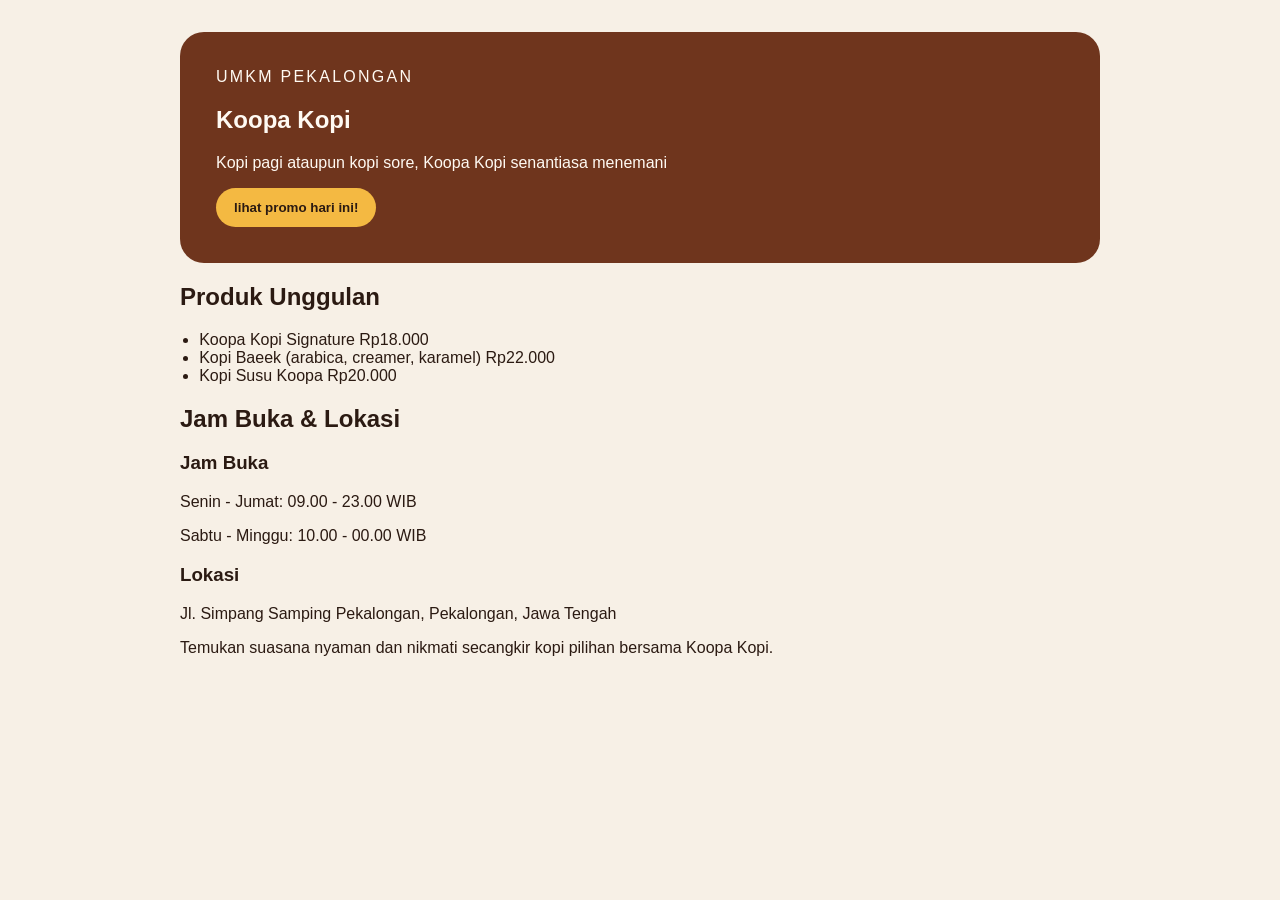
==== index.html @ ad95e3cb "Update Koopa Kopi" ====
<!doctype html>
<html lang="id">
    <head>
        <meta charset="UTF-8">
        <meta name="viewport" content="width=device-width, initial-scale=1">
        <title>Koopa Kopi - Website UMKM</title>
        <link rel="stylesheet" href="css/style.css">
     </head>
    
    <body>
        <main class="page">
            <section class="hero">
                <p class="eyebrow">umkm Pekalongan</p>
                <h1>Koopa Kopi</h1>
                <p>Kopi pagi ataupun kopi sore, Koopa Kopi senantiasa menemani</p>
                <button class="promo-button" type="button">lihat promo hari ini!</button>
                <p class="promo-text">Promo beli 2 gratis 1</p>

            </section>

            <section aria-labelledby="produk-title">
                <h2 id="produk-title">Produk Unggulan</h2>
                <ul class="products">
                    <li>Koopa Kopi Signature Rp18.000</li>
                    <li>Kopi Baeek (arabica, creamer, karamel) Rp22.000</li>
                    <li>Kopi Susu Koopa Rp20.000</li>

                </ul>
            </section>

            <section class="info-section" aria-labelledby="info-title">
                <h2 id="info-title">Jam Buka & Lokasi</h2>

                    <section class="info-container">
                    <section class="info-card">
                    <h3>Jam Buka</h3>
                    <p>Senin - Jumat: 09.00 - 23.00 WIB</p>
                    <p>Sabtu - Minggu: 10.00 - 00.00 WIB</p>
                </section>

                <section class="info-card">
                    <h3>Lokasi</h3>
                    <p>Jl. Simpang Samping Pekalongan, Pekalongan, Jawa Tengah</p>
                    <p>Temukan suasana nyaman dan nikmati secangkir kopi pilihan bersama Koopa Kopi.</p>
                </section>
                
                </section>
            </section>
        </main>
        <script src="js/scrpit.js"></script>
    </body>
</html>
---- css/style.css ----
body {
    margin: 0;
    color: #2b1a12;
    background: #f7f0e6;
    font-family: Arial, sans-serif;
}

.page {
    max-width: 920px;
    margin: 0 auto;
    padding: 32px 20px;
}

.hero {
    padding: 36px;
    color: #fffaf3;
    background: #6f351d;
    border-radius: 24px;
}

.eyebrow {
    margin: 0 0 8px;
    letter-spacing: 0.14em;
    text-transform: uppercase;
}

.products {
    padding-left: 1.2rem;
}

button {
    padding: 12px 18px;
    color: #2b1a12;
    font-weight: 700;
    cursor: pointer;
    background: #f4b942;
    border: 0;
    border-radius: 999px;
}

button:hover {
    background: #d99a24;
}

.promo-text {
    display: none;
    margin-top: 15px;
    padding: 15px 20px;
    background: #f4b942;
    color: #2b1a12;
    border-radius: 12px;
    font-weight: bold;
}
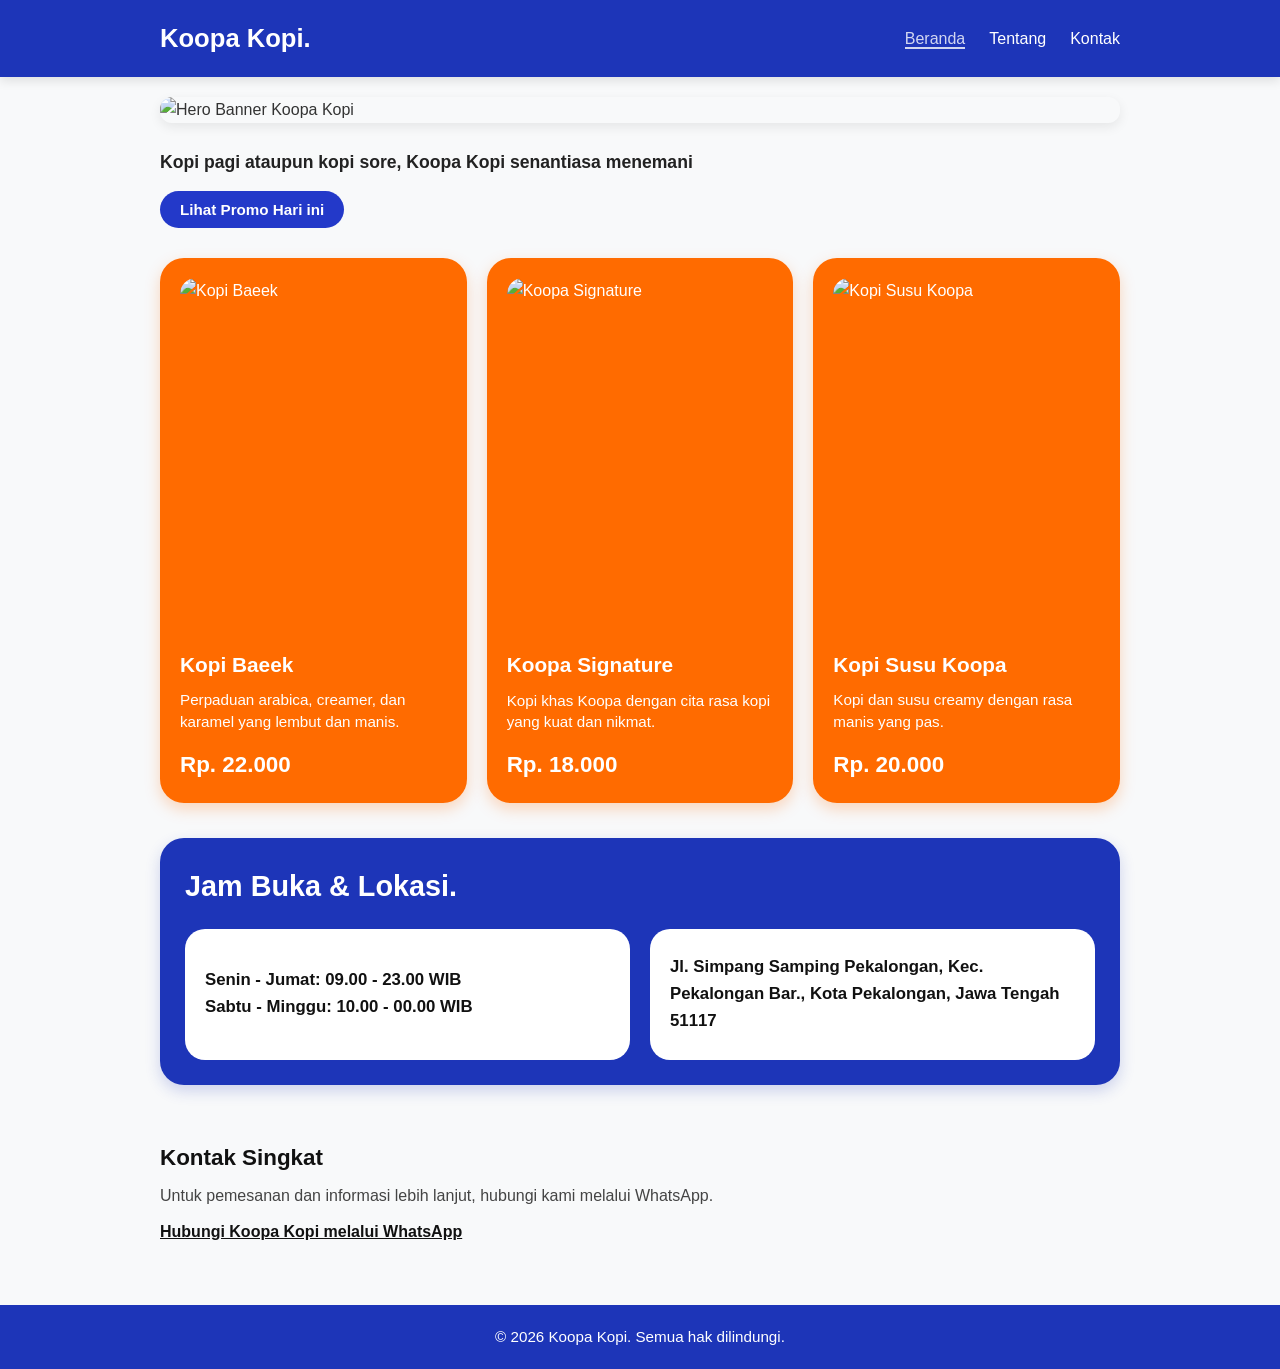
==== commit e4358a6f: "Update file html, css, dan js" ====
--- a/index.html
+++ b/index.html
@@ -1,52 +1,105 @@
-<!doctype html>
+<!DOCTYPE html>
 <html lang="id">
-    <head>
-        <meta charset="UTF-8">
-        <meta name="viewport" content="width=device-width, initial-scale=1">
-        <title>Koopa Kopi - Website UMKM</title>
-        <link rel="stylesheet" href="css/style.css">
-     </head>
-    
-    <body>
-        <main class="page">
-            <section class="hero">
-                <p class="eyebrow">umkm Pekalongan</p>
-                <h1>Koopa Kopi</h1>
-                <p>Kopi pagi ataupun kopi sore, Koopa Kopi senantiasa menemani</p>
-                <button class="promo-button" type="button">lihat promo hari ini!</button>
-                <p class="promo-text">Promo beli 2 gratis 1</p>
+<head>
+  <meta charset="UTF-8">
+  <meta name="viewport" content="width=device-width, initial-scale=1.0">
+  <title>Koopa Kopi - Beranda</title>
+  <link rel="stylesheet" href="css/style.css">
+</head>
+<body>
 
-            </section>
+  <!-- Header & Navigation -->
+  <header class="navbar">
+    <div class="container nav-container">
+      <a href="index.html" class="logo">Koopa Kopi.</a>
+      <nav>
+        <ul class="nav-links">
+          <li><a href="index.html" class="active">Beranda</a></li>
+          <li><a href="tentang.html">Tentang</a></li>
+          <li><a href="#kontak" class="nav-kontak">Kontak</a></li>
+        </ul>
+      </nav>
+    </div>
+  </header>
 
-            <section aria-labelledby="produk-title">
-                <h2 id="produk-title">Produk Unggulan</h2>
-                <ul class="products">
-                    <li>Koopa Kopi Signature Rp18.000</li>
-                    <li>Kopi Baeek (arabica, creamer, karamel) Rp22.000</li>
-                    <li>Kopi Susu Koopa Rp20.000</li>
+  <!-- Main Content -->
+  <main class="container">
+    <!-- Hero Banner -->
+    <section class="hero-section">
+      <img src="assets/images/homebanner.png" alt="Hero Banner Koopa Kopi" class="responsive-banner">
+    </section>
 
-                </ul>
-            </section>
+    <!-- Sub-headline & Promo -->
+    <section class="promo-section">
+      <p class="sub-headline">Kopi pagi ataupun kopi sore, Koopa Kopi senantiasa menemani</p>
+      <button id="btn-promo" class="btn-primary">Lihat Promo Hari ini</button>
+      <div id="promo-box" class="promo-box hidden">
+        <strong>BUY 2 GET 1 JIKA BELI LANGSUNG KE OUTLET KOOPA KOPI.</strong>
+      </div>
+    </section>
 
-            <section class="info-section" aria-labelledby="info-title">
-                <h2 id="info-title">Jam Buka & Lokasi</h2>
+    <!-- Menu Cards -->
+    <section class="menu-section">
+      <div class="card-grid">
+        <!-- Card 1 -->
+        <article class="card">
+          <img src="assets/images/baeek.png" alt="Kopi Baeek" class="card-img">
+          <div class="card-body">
+            <h3 class="card-title">Kopi Baeek</h3>
+            <p class="card-desc">Perpaduan arabica, creamer, dan karamel yang lembut dan manis.</p>
+            <p class="card-price">Rp. 22.000</p>
+          </div>
+        </article>
 
-                    <section class="info-container">
-                    <section class="info-card">
-                    <h3>Jam Buka</h3>
-                    <p>Senin - Jumat: 09.00 - 23.00 WIB</p>
-                    <p>Sabtu - Minggu: 10.00 - 00.00 WIB</p>
-                </section>
+        <!-- Card 2 -->
+        <article class="card">
+          <img src="assets/images/koopasignature.png" alt="Koopa Signature" class="card-img">
+          <div class="card-body">
+            <h3 class="card-title">Koopa Signature</h3>
+            <p class="card-desc">Kopi khas Koopa dengan cita rasa kopi yang kuat dan nikmat.</p>
+            <p class="card-price">Rp. 18.000</p>
+          </div>
+        </article>
 
-                <section class="info-card">
-                    <h3>Lokasi</h3>
-                    <p>Jl. Simpang Samping Pekalongan, Pekalongan, Jawa Tengah</p>
-                    <p>Temukan suasana nyaman dan nikmati secangkir kopi pilihan bersama Koopa Kopi.</p>
-                </section>
-                
-                </section>
-            </section>
-        </main>
-        <script src="js/scrpit.js"></script>
-    </body>
+        <!-- Card 3 -->
+        <article class="card">
+          <img src="assets/images/kopsukoopa.png" alt="Kopi Susu Koopa" class="card-img">
+          <div class="card-body">
+            <h3 class="card-title">Kopi Susu Koopa</h3>
+            <p class="card-desc">Kopi dan susu creamy dengan rasa manis yang pas.</p>
+            <p class="card-price">Rp. 20.000</p>
+          </div>
+        </article>
+      </div>
+    </section>
+
+    <!-- Jam Buka & Lokasi -->
+    <section class="info-section">
+      <h2 class="info-main-title">Jam Buka & Lokasi.</h2>
+      <div class="info-grid">
+        <div class="info-box">
+          <p><strong>Senin - Jumat: 09.00 - 23.00 WIB</strong></p>
+          <p><strong>Sabtu - Minggu: 10.00 - 00.00 WIB</strong></p>
+        </div>
+        <div class="info-box">
+          <p><strong>Jl. Simpang Samping Pekalongan, Kec. Pekalongan Bar., Kota Pekalongan, Jawa Tengah 51117</strong></p>
+        </div>
+      </div>
+    </section>
+
+    <!-- Kontak Singkat -->
+    <section id="kontak" class="contact-section">
+      <h2>Kontak Singkat</h2>
+      <p>Untuk pemesanan dan informasi lebih lanjut, hubungi kami melalui WhatsApp.</p>
+      <a href="https://wa.me/" target="_blank" rel="noopener noreferrer" class="btn-whatsapp">Hubungi Koopa Kopi melalui WhatsApp</a>
+    </section>
+  </main>
+
+  <!-- Footer -->
+  <footer class="footer">
+    <p>© 2026 Koopa Kopi. Semua hak dilindungi.</p>
+  </footer>
+
+  <script src="js/script.js"></script>
+</body>
 </html>
--- a/css/style.css
+++ b/css/style.css
@@ -1,53 +1,292 @@
+/* Reset & General Styles */
+* {
+  margin: 0;
+  padding: 0;
+  box-sizing: border-box;
+  font-family: 'Segoe UI', Tahoma, Geneva, Verdana, sans-serif;
+}
+
 body {
-    margin: 0;
-    color: #2b1a12;
-    background: #f7f0e6;
-    font-family: Arial, sans-serif;
-}
-
-.page {
-    max-width: 920px;
-    margin: 0 auto;
-    padding: 32px 20px;
-}
-
-.hero {
-    padding: 36px;
-    color: #fffaf3;
-    background: #6f351d;
-    border-radius: 24px;
-}
-
-.eyebrow {
-    margin: 0 0 8px;
-    letter-spacing: 0.14em;
-    text-transform: uppercase;
-}
-
-.products {
-    padding-left: 1.2rem;
-}
-
-button {
-    padding: 12px 18px;
-    color: #2b1a12;
-    font-weight: 700;
-    cursor: pointer;
-    background: #f4b942;
-    border: 0;
-    border-radius: 999px;
-}
-
-button:hover {
-    background: #d99a24;
-}
-
-.promo-text {
-    display: none;
-    margin-top: 15px;
-    padding: 15px 20px;
-    background: #f4b942;
-    color: #2b1a12;
-    border-radius: 12px;
-    font-weight: bold;
+  background-color: #f8f9fa;
+  color: #333333;
+  line-height: 1.6;
+}
+
+.container {
+  max-width: 1000px;
+  margin: 0 auto;
+  padding: 0 20px;
+}
+
+/* Navbar Style */
+.navbar {
+  background-color: #1d35b8;
+  color: #ffffff;
+  padding: 18px 0;
+  position: sticky;
+  top: 0;
+  z-index: 1000;
+  box-shadow: 0 4px 10px rgba(0, 0, 0, 0.1);
+}
+
+.nav-container {
+  display: flex;
+  justify-content: space-between;
+  align-items: center;
+}
+
+.logo {
+  font-size: 1.6rem;
+  font-weight: 800;
+  color: #ffffff;
+  text-decoration: none;
+}
+
+.nav-links {
+  list-style: none;
+  display: flex;
+  gap: 24px;
+}
+
+.nav-links a {
+  color: #ffffff;
+  text-decoration: none;
+  font-size: 1rem;
+  font-weight: 500;
+  transition: opacity 0.3s ease;
+}
+
+.nav-links a:hover,
+.nav-links a.active {
+  opacity: 0.8;
+  border-bottom: 2px solid #ffffff;
+}
+
+/* Responsive Banner Header */
+.hero-section {
+  margin-top: 20px;
+  margin-bottom: 25px;
+}
+
+.responsive-banner {
+  width: 100%;
+  height: auto;
+  display: block;
+  border-radius: 12px;
+  box-shadow: 0 4px 12px rgba(0, 0, 0, 0.08);
+}
+
+/* Sub-headline & Promo */
+.promo-section {
+  margin-bottom: 30px;
+}
+
+.sub-headline {
+  font-weight: 700;
+  font-size: 1.1rem;
+  color: #222222;
+  margin-bottom: 15px;
+}
+
+.btn-primary {
+  background-color: #2339c9;
+  color: #ffffff;
+  border: none;
+  padding: 10px 20px;
+  border-radius: 20px;
+  font-size: 0.95rem;
+  font-weight: 600;
+  cursor: pointer;
+  transition: background-color 0.3s ease;
+}
+
+.btn-primary:hover {
+  background-color: #1a2ba3;
+}
+
+.promo-box {
+  margin-top: 15px;
+  background-color: #e2e8f0;
+  border-radius: 20px;
+  padding: 10px 20px;
+  display: inline-block;
+  font-size: 0.85rem;
+  color: #111111;
+  box-shadow: 0 2px 6px rgba(0,0,0,0.05);
+}
+
+.hidden {
+  display: none;
+}
+
+/* Menu Section (Cards) */
+.menu-section {
+  margin-bottom: 35px;
+}
+
+.card-grid {
+  display: grid;
+  grid-template-columns: repeat(auto-fit, minmax(280px, 1fr));
+  gap: 20px;
+}
+
+.card {
+  background-color: #ff6b00;
+  color: #ffffff;
+  border-radius: 24px;
+  padding: 20px;
+  box-shadow: 0 6px 15px rgba(255, 107, 0, 0.25);
+  display: flex;
+  flex-direction: column;
+}
+
+.card-img {
+  width: 100%;
+  aspect-ratio: 3 / 4;
+  object-fit: cover;
+  border-radius: 16px;
+  margin-bottom: 15px;
+}
+
+.card-body {
+  display: flex;
+  flex-direction: column;
+  flex-grow: 1;
+}
+
+.card-title {
+  font-size: 1.3rem;
+  margin-bottom: 8px;
+}
+
+.card-desc {
+  font-size: 0.95rem;
+  line-height: 1.4;
+  margin-bottom: 15px;
+  flex-grow: 1;
+}
+
+.card-price {
+  font-size: 1.4rem;
+  font-weight: 800;
+}
+
+/* Jam Buka & Lokasi */
+.info-section {
+  background-color: #1d35b8;
+  border-radius: 24px;
+  padding: 25px;
+  color: #ffffff;
+  margin-bottom: 35px;
+  box-shadow: 0 6px 15px rgba(29, 53, 184, 0.2);
+}
+
+.info-main-title {
+  font-size: 1.8rem;
+  margin-bottom: 20px;
+}
+
+.info-grid {
+  display: grid;
+  grid-template-columns: repeat(auto-fit, minmax(280px, 1fr));
+  gap: 20px;
+}
+
+.info-box {
+  background-color: #ffffff;
+  color: #111111;
+  border-radius: 20px;
+  padding: 25px 20px;
+  display: flex;
+  flex-direction: column;
+  justify-content: center;
+  font-size: 1.05rem;
+  line-height: 1.6;
+}
+
+/* Halaman Tentang - Nilai Kami */
+.values-section {
+  margin-bottom: 40px;
+}
+
+.section-title {
+  font-size: 1.8rem;
+  margin-bottom: 20px;
+  color: #111111;
+}
+
+.values-list {
+  display: flex;
+  flex-direction: column;
+  gap: 15px;
+}
+
+.value-card {
+  background-color: #ff6b00;
+  color: #ffffff;
+  border-radius: 20px;
+  padding: 20px 25px;
+  box-shadow: 0 4px 12px rgba(255, 107, 0, 0.2);
+}
+
+.value-card h3 {
+  font-size: 1.4rem;
+  margin-bottom: 6px;
+}
+
+.value-card p {
+  font-size: 0.95rem;
+  line-height: 1.5;
+}
+
+/* Kontak Singkat */
+.contact-section {
+  padding: 20px 0;
+  margin-bottom: 40px;
+}
+
+.contact-section h2 {
+  font-size: 1.4rem;
+  margin-bottom: 8px;
+  color: #111111;
+}
+
+.contact-section p {
+  font-size: 1rem;
+  margin-bottom: 10px;
+  color: #444444;
+}
+
+.btn-whatsapp {
+  color: #111111;
+  font-weight: 700;
+  text-decoration: underline;
+  font-size: 1rem;
+  display: inline-block;
+}
+
+.btn-whatsapp:hover {
+  color: #1d35b8;
+}
+
+/* Footer Style */
+.footer {
+  background-color: #1d35b8;
+  color: #ffffff;
+  text-align: center;
+  padding: 20px 0;
+  margin-top: 40px;
+  font-size: 0.95rem;
+}
+
+/* Mobile Responsiveness */
+@media (max-width: 600px) {
+  .nav-container {
+    flex-direction: column;
+    gap: 10px;
+  }
+  
+  .info-main-title {
+    font-size: 1.5rem;
+  }
 }
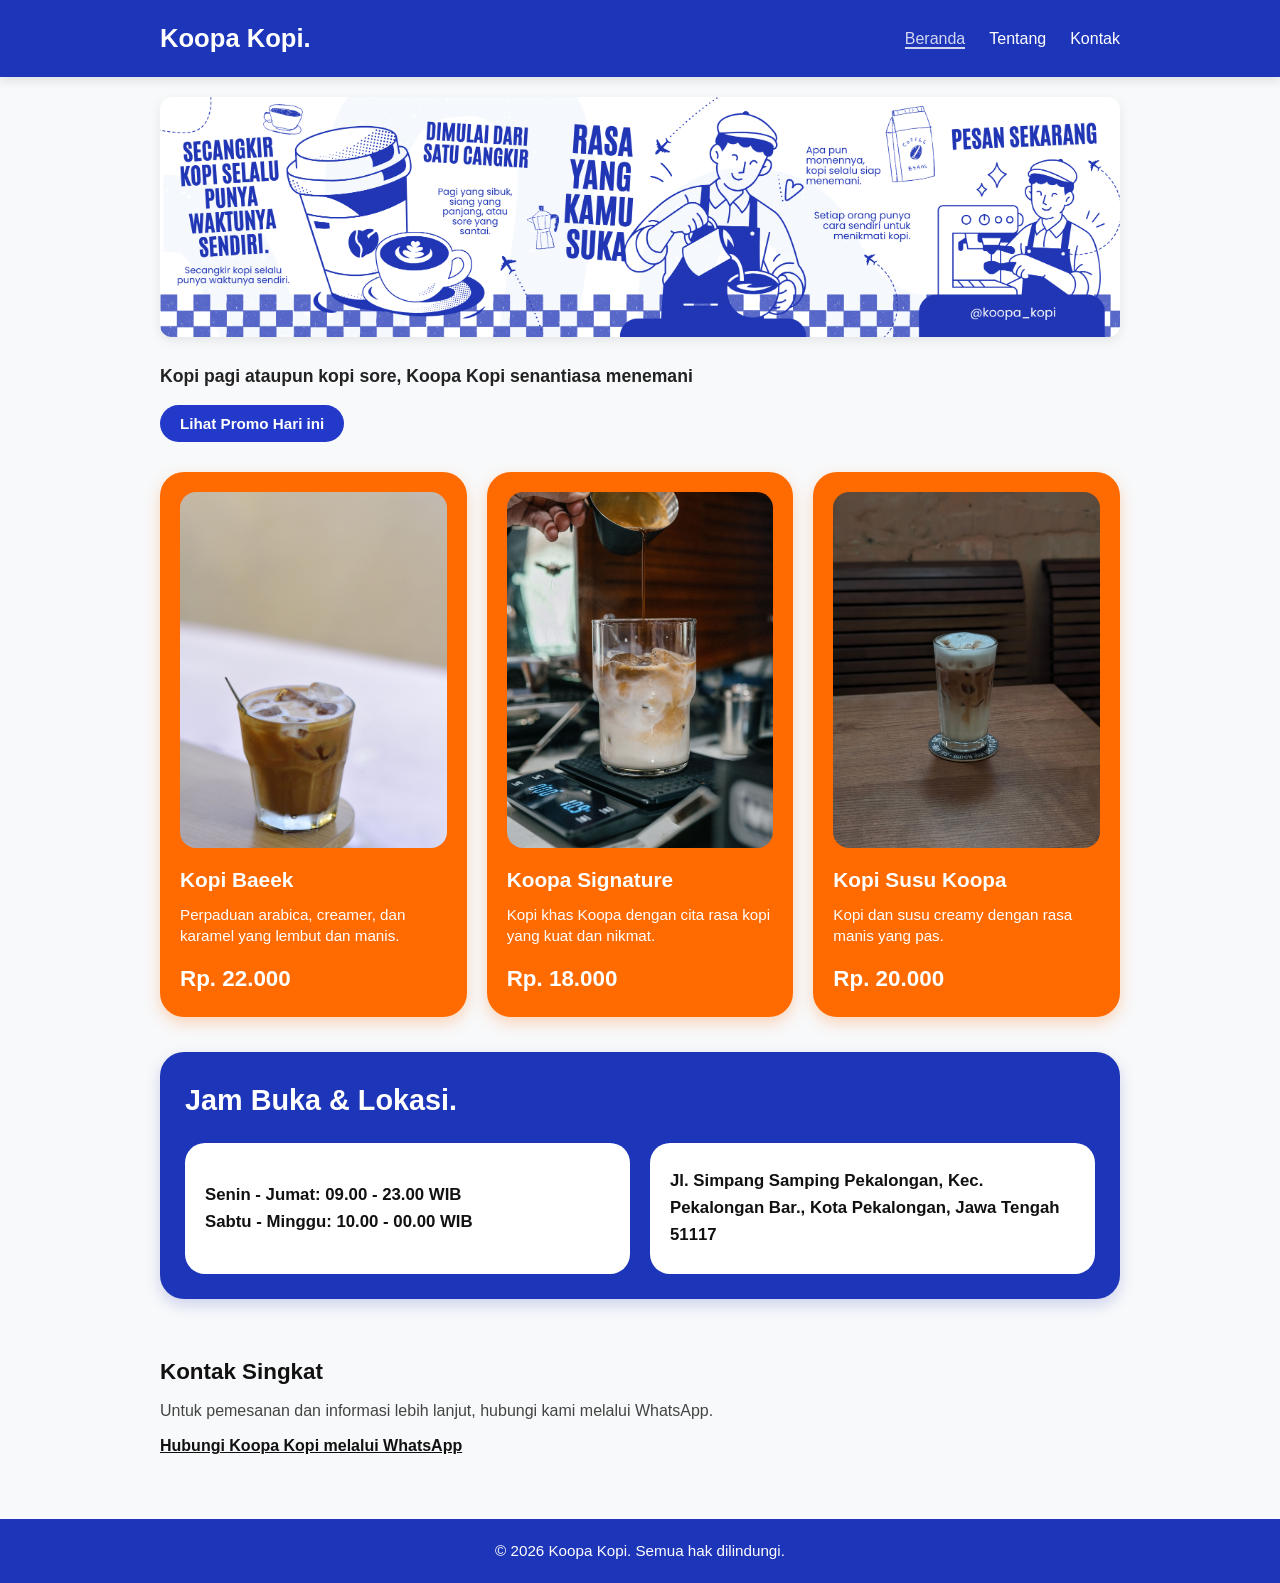
==== commit 361272d8: "fix: perbaiki path gambar assets ke Assets" ====
--- a/index.html
+++ b/index.html
@@ -26,7 +26,7 @@
   <main class="container">
     <!-- Hero Banner -->
     <section class="hero-section">
-      <img src="assets/images/homebanner.png" alt="Hero Banner Koopa Kopi" class="responsive-banner">
+      <img src="Assets/images/homebanner.png" alt="Hero Banner Koopa Kopi" class="responsive-banner">
     </section>
 
     <!-- Sub-headline & Promo -->
@@ -43,7 +43,7 @@
       <div class="card-grid">
         <!-- Card 1 -->
         <article class="card">
-          <img src="assets/images/baeek.png" alt="Kopi Baeek" class="card-img">
+          <img src="Assets/images/baeek.png" alt="Kopi Baeek" class="card-img">
           <div class="card-body">
             <h3 class="card-title">Kopi Baeek</h3>
             <p class="card-desc">Perpaduan arabica, creamer, dan karamel yang lembut dan manis.</p>
@@ -53,7 +53,7 @@
 
         <!-- Card 2 -->
         <article class="card">
-          <img src="assets/images/koopasignature.png" alt="Koopa Signature" class="card-img">
+          <img src="Assets/images/koopasignature.png" alt="Koopa Signature" class="card-img">
           <div class="card-body">
             <h3 class="card-title">Koopa Signature</h3>
             <p class="card-desc">Kopi khas Koopa dengan cita rasa kopi yang kuat dan nikmat.</p>
@@ -63,7 +63,7 @@
 
         <!-- Card 3 -->
         <article class="card">
-          <img src="assets/images/kopsukoopa.png" alt="Kopi Susu Koopa" class="card-img">
+          <img src="Assets/images/kopsukoopa.png" alt="Kopi Susu Koopa" class="card-img">
           <div class="card-body">
             <h3 class="card-title">Kopi Susu Koopa</h3>
             <p class="card-desc">Kopi dan susu creamy dengan rasa manis yang pas.</p>
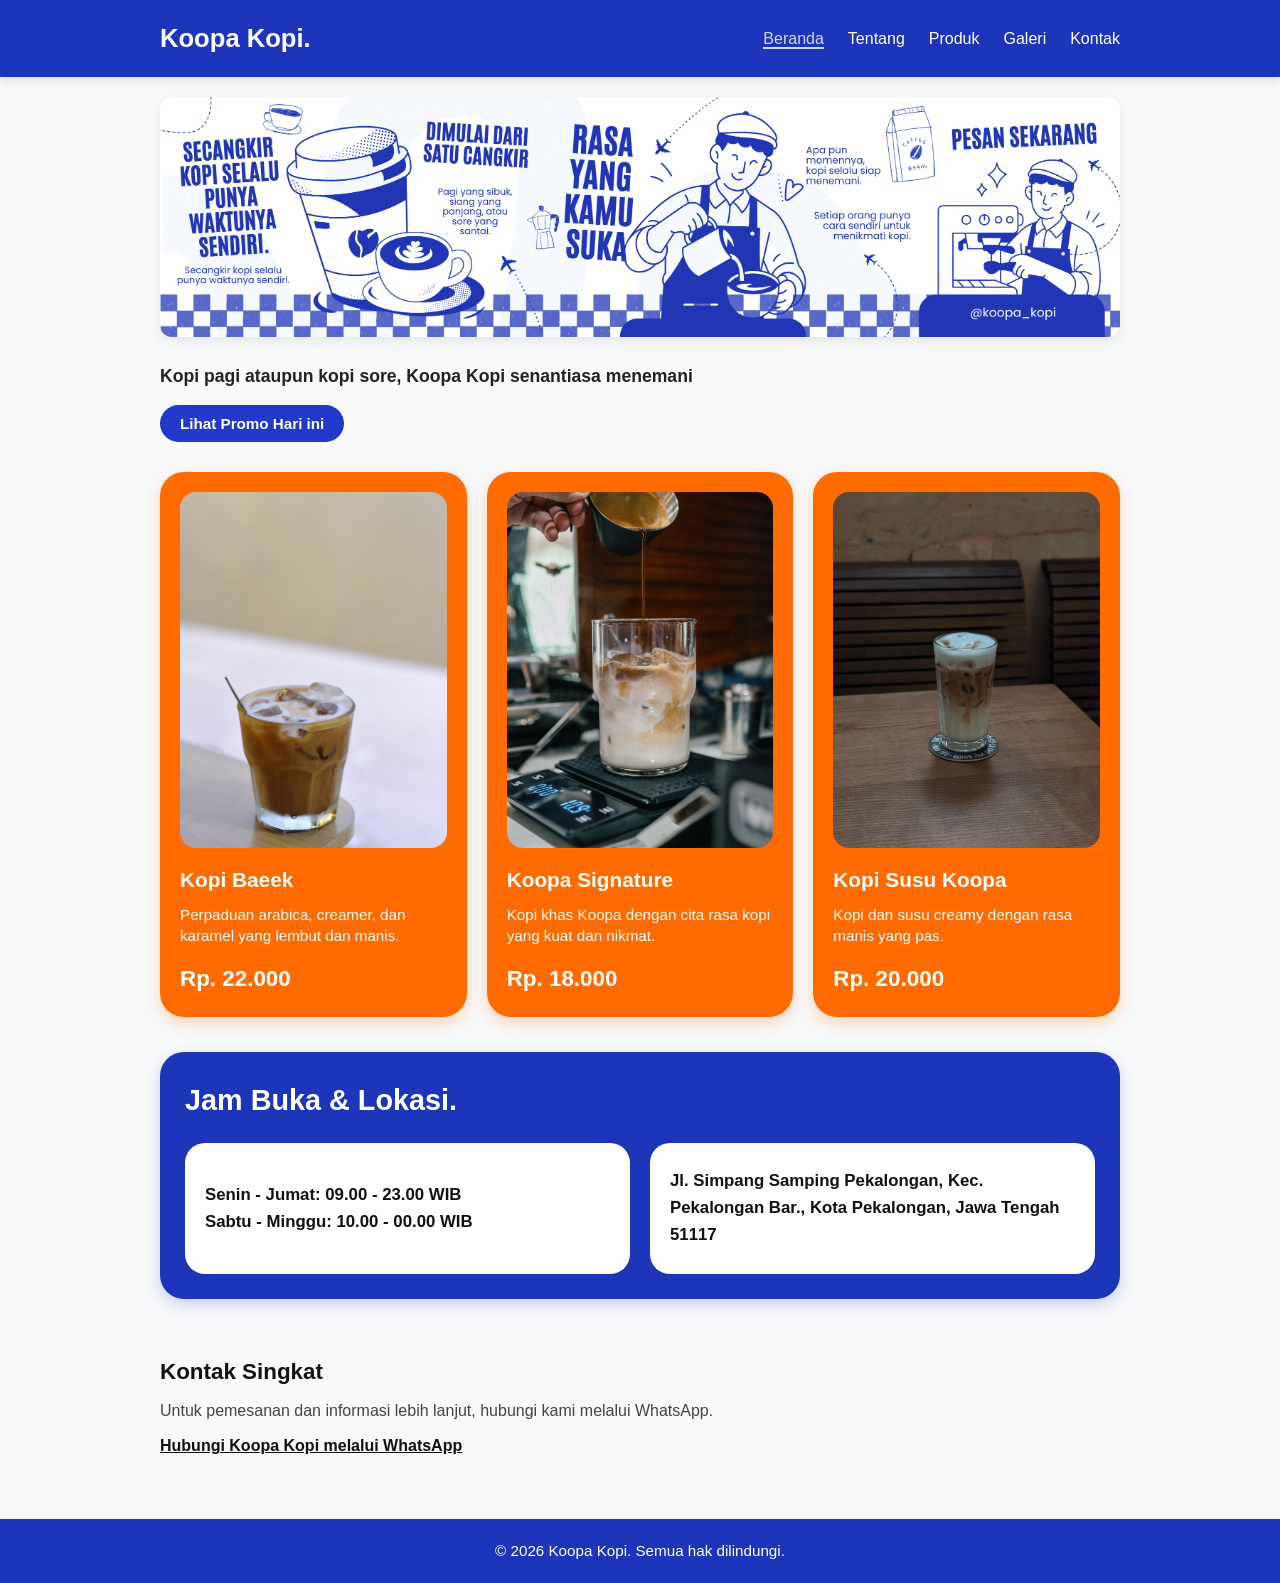
==== commit 56ca314f: "Menambahkan halaman produk, galeri,audio  dan pembaruan CSS" ====
--- a/index.html
+++ b/index.html
@@ -16,6 +16,8 @@
         <ul class="nav-links">
           <li><a href="index.html" class="active">Beranda</a></li>
           <li><a href="tentang.html">Tentang</a></li>
+          <li><a href="produk.html">Produk</a></li>
+        <li><a href="galeri.html">Galeri</a></li>
           <li><a href="#kontak" class="nav-kontak">Kontak</a></li>
         </ul>
       </nav>
--- a/css/style.css
+++ b/css/style.css
@@ -289,4 +289,342 @@
   .info-main-title {
     font-size: 1.5rem;
   }
+}
+
+/* Additional Styles for Produk Page */
+/* Hero Banner Produk */
+.product-hero {
+  background-color: #eaf0fc;
+  border-radius: 24px;
+  padding: 40px;
+  display: flex;
+  align-items: center;
+  justify-content: space-between;
+  gap: 30px;
+  margin-top: 20px;
+  margin-bottom: 40px;
+}
+
+.product-hero-text {
+  flex: 1;
+}
+
+.tag-orange {
+  color: #ff6b00;
+  font-weight: 700;
+  font-size: 1.1rem;
+  display: block;
+  margin-bottom: 8px;
+}
+
+.product-hero-text h1 {
+  color: #1d35b8;
+  font-size: 2.2rem;
+  line-height: 1.2;
+  margin-bottom: 12px;
+  font-weight: 800;
+}
+
+.product-hero-text p {
+  color: #666666;
+  font-size: 0.95rem;
+}
+
+.product-hero-img {
+  flex: 1;
+}
+
+/* Section Common Titles */
+.section-block {
+  margin-bottom: 45px;
+}
+
+.section-header h2 {
+  color: #1d35b8;
+  font-size: 1.6rem;
+  font-weight: 700;
+}
+
+.section-header p {
+  color: #666666;
+  font-size: 0.95rem;
+  margin-bottom: 20px;
+}
+
+/* Kategori Produk */
+.kategori-grid {
+  background-color: #ffffff;
+  border-radius: 20px;
+  padding: 30px;
+  display: flex;
+  gap: 30px;
+  box-shadow: 0 4px 15px rgba(0,0,0,0.03);
+}
+
+.kategori-list {
+  flex: 1;
+  display: flex;
+  flex-direction: column;
+  gap: 20px;
+  justify-content: center;
+}
+
+.kategori-item {
+  display: flex;
+  align-items: center;
+  gap: 15px;
+}
+
+.icon-circle {
+  width: 44px;
+  height: 44px;
+  background-color: #1d35b8;
+  color: #ffffff;
+  border-radius: 50%;
+  display: flex;
+  align-items: center;
+  justify-content: center;
+  flex-shrink: 0;
+}
+
+.kategori-item h3 {
+  font-size: 1rem;
+  color: #1d35b8;
+  font-weight: 700;
+}
+
+.kategori-item p {
+  font-size: 0.85rem;
+  color: #666666;
+}
+
+.kategori-illustration {
+  flex: 1;
+  background-color: #eaf0fc;
+  border-radius: 16px;
+  padding: 20px;
+  text-align: center;
+}
+
+.illustration-img {
+  max-width: 100%;
+  height: auto;
+  max-height: 180px;
+  margin-bottom: 15px;
+}
+
+.caption-box h4 {
+  font-size: 0.85rem;
+  color: #1d35b8;
+  margin-bottom: 4px;
+  text-align: left;
+}
+
+.caption-box p {
+  font-size: 0.75rem;
+  color: #666666;
+  text-align: left;
+  line-height: 1.3;
+}
+
+/* Tabel Harga Produk */
+.table-container {
+  background-color: #ffffff;
+  border-radius: 16px;
+  overflow: hidden;
+  box-shadow: 0 4px 15px rgba(0,0,0,0.03);
+  border: 1px solid #e0e0e0;
+}
+
+.table-title {
+  background-color: #1d35b8;
+  color: #ffffff;
+  padding: 10px 20px;
+  font-size: 0.85rem;
+  font-weight: 600;
+}
+
+.product-table {
+  width: 100%;
+  border-collapse: collapse;
+  text-align: left;
+}
+
+.product-table th, 
+.product-table td {
+  padding: 12px 20px;
+  font-size: 0.9rem;
+}
+
+.product-table th {
+  background-color: #1d35b8;
+  color: #ffffff;
+  font-weight: 600;
+  border-top: 1px solid rgba(255,255,255,0.2);
+}
+
+.product-table tbody tr {
+  border-bottom: 1px solid #eeeeee;
+}
+
+.product-table tbody tr:nth-child(even) {
+  background-color: #fcfcfc;
+}
+
+.product-table tbody tr:last-child {
+  border-bottom: none;
+}
+
+.badge-orange {
+  background-color: #ff6b00;
+  color: #ffffff;
+  font-size: 0.7rem;
+  padding: 2px 8px;
+  border-radius: 10px;
+  margin-left: 6px;
+  font-weight: 600;
+}
+
+/* Galeri Grid - 4 Kolom */
+.gallery-grid {
+  grid-template-columns: repeat(auto-fit, minmax(220px, 1fr));
+}
+
+.card-with-badge {
+  position: relative;
+}
+
+.card-badge {
+  position: absolute;
+  top: 12px;
+  right: 12px;
+  background-color: #ff6b00;
+  color: #ffffff;
+  font-size: 0.75rem;
+  font-weight: 700;
+  padding: 4px 10px;
+  border-radius: 12px;
+  box-shadow: 0 2px 5px rgba(0,0,0,0.2);
+}
+
+/* Responsive produk.html */
+@media (max-width: 768px) {
+  .product-hero,
+  .kategori-grid {
+    flex-direction: column;
+  }
+}
+
+/* Galeri HTML */
+
+/* Grid Layout Galeri Baris 1 (3 Kolom) */
+.gallery-grid-3 {
+  display: grid;
+  grid-template-columns: repeat(auto-fit, minmax(280px, 1fr));
+  gap: 20px;
+  margin-bottom: 25px;
+}
+
+/* Grid Layout Galeri Baris 2 (2 Kolom) */
+.gallery-grid-2 {
+  display: grid;
+  grid-template-columns: repeat(auto-fit, minmax(320px, 1fr));
+  gap: 20px;
+  margin-bottom: 40px;
+}
+
+/* Card Galeri Style */
+.gallery-card {
+  background-color: #ffffff;
+  border-radius: 20px;
+  overflow: hidden;
+  box-shadow: 0 4px 15px rgba(0, 0, 0, 0.05);
+  border: 1px solid #e2e8f0;
+  display: flex;
+  flex-direction: column;
+}
+
+.gallery-card-img {
+  width: 100%;
+  height: 360px;
+  object-fit: cover;
+}
+
+.gallery-card-body {
+  padding: 20px;
+  display: flex;
+  flex-direction: column;
+  gap: 8px;
+  flex-grow: 1;
+}
+
+.gallery-card-body h3 {
+  color: #1d35b8;
+  font-size: 1.15rem;
+  font-weight: 700;
+}
+
+.gallery-desc {
+  color: #555555;
+  font-size: 0.88rem;
+  line-height: 1.4;
+}
+
+.gallery-meta-tag {
+  background-color: #eaf0fc;
+  color: #1d35b8;
+  padding: 6px 12px;
+  border-radius: 8px;
+  font-size: 0.78rem;
+  display: flex;
+  align-items: center;
+  gap: 6px;
+  margin-top: 5px;
+}
+
+.gallery-alt-text {
+  color: #888888;
+  font-size: 0.72rem;
+}
+
+/* Audio Player Section */
+.audio-section {
+  margin-bottom: 40px;
+}
+
+.audio-container {
+  background-color: #eaf0fc;
+  border-radius: 20px;
+  padding: 25px 30px;
+  display: flex;
+  flex-direction: column;
+  gap: 20px;
+}
+
+.audio-info {
+  display: flex;
+  align-items: center;
+  gap: 15px;
+}
+
+.audio-icon {
+  font-size: 1.8rem;
+  color: #1d35b8;
+}
+
+.audio-info h3 {
+  color: #1d35b8;
+  font-size: 1.1rem;
+  font-weight: 700;
+}
+
+.audio-info p {
+  color: #666666;
+  font-size: 0.88rem;
+}
+
+.custom-audio-player {
+  width: 100%;
+  border-radius: 30px;
+  outline: none;
 }
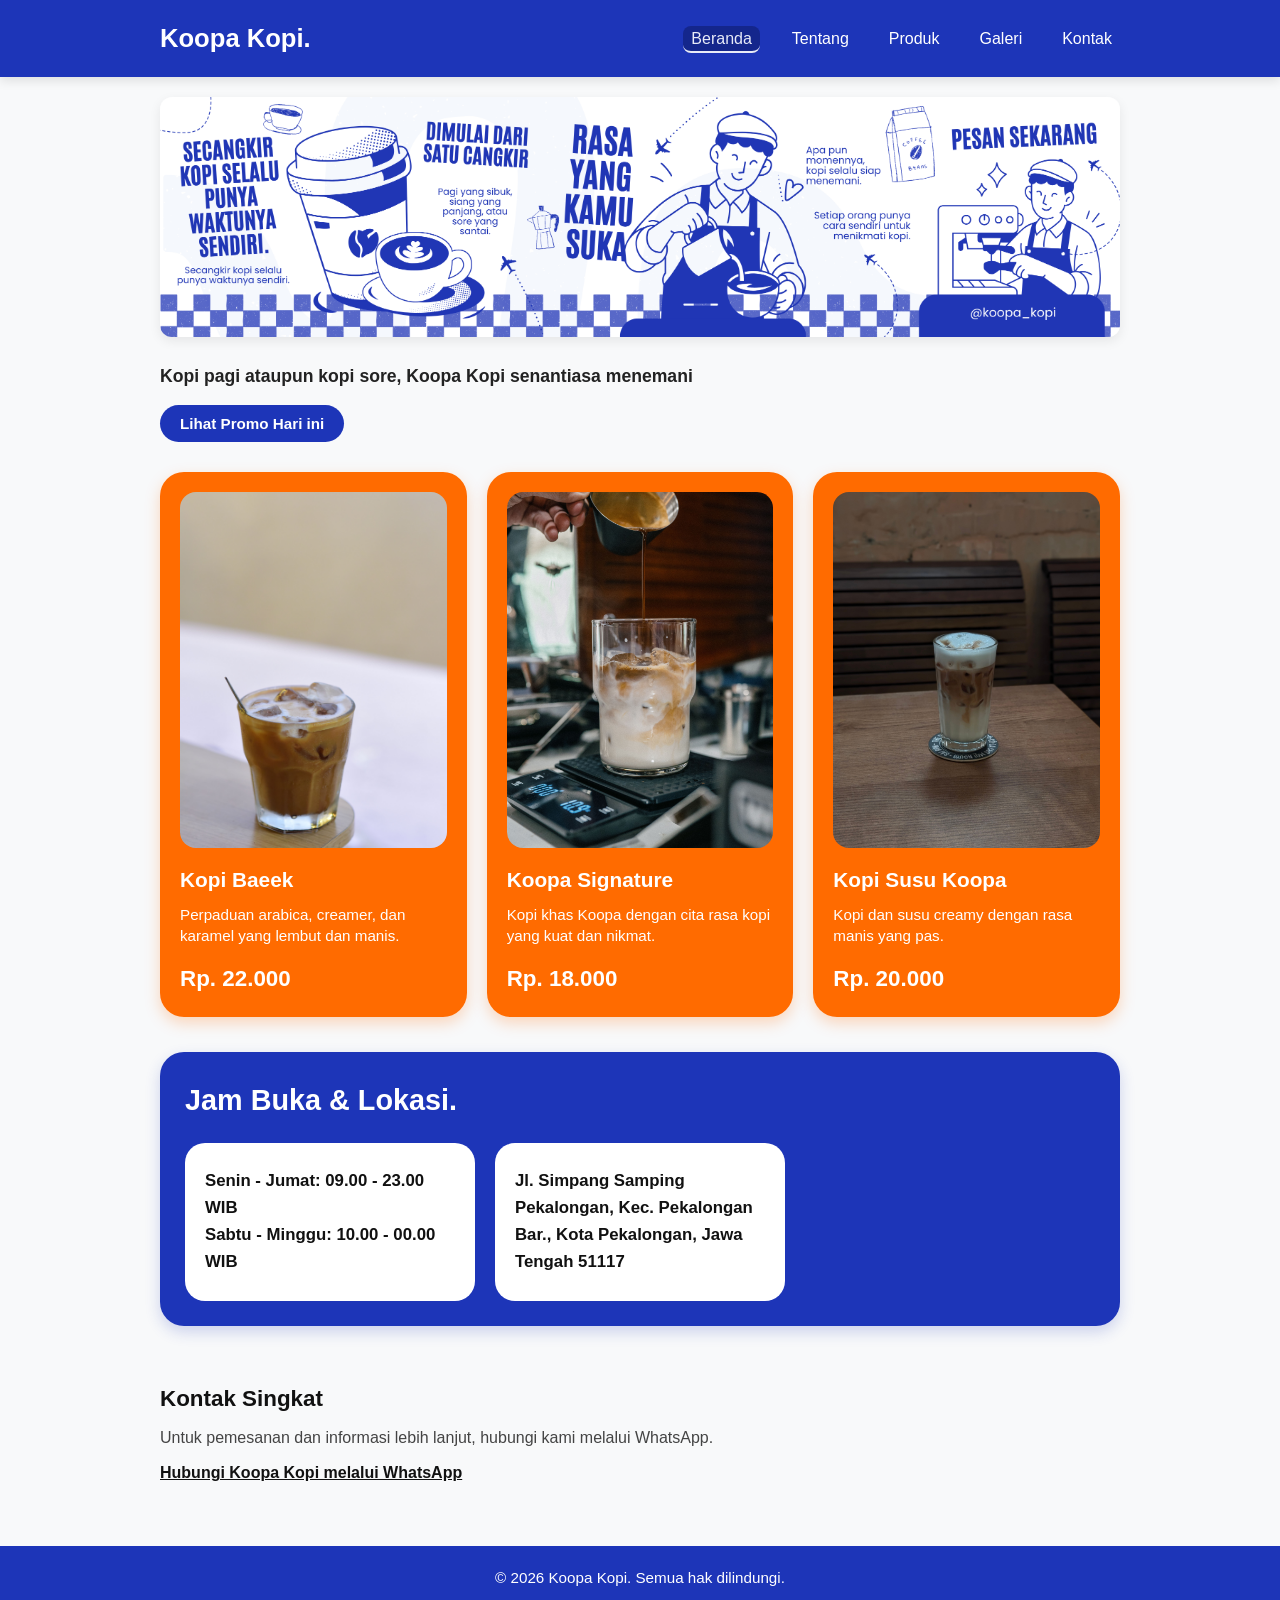
==== commit 3cfe9993: "P-08 feat: tambahkan hamburger menu mobile view dan update header navbar sesuai saran pak reza." ====
--- a/index.html
+++ b/index.html
@@ -8,21 +8,24 @@
 </head>
 <body>
 
-  <!-- Header & Navigation -->
   <header class="navbar">
-    <div class="container nav-container">
-      <a href="index.html" class="logo">Koopa Kopi.</a>
-      <nav>
-        <ul class="nav-links">
-          <li><a href="index.html" class="active">Beranda</a></li>
-          <li><a href="tentang.html">Tentang</a></li>
-          <li><a href="produk.html">Produk</a></li>
+  <div class="container nav-container">
+    <a href="index.html" class="logo">Koopa Kopi.</a>
+    
+    <nav>
+      <input type="checkbox" id="menu-toggle" class="menu-toggle">
+      <label for="menu-toggle" class="hamburger">&#9776;</label>
+
+      <ul class="nav-links">
+        <li><a href="index.html" class="active">Beranda</a></li>
+        <li><a href="tentang.html">Tentang</a></li>
+        <li><a href="produk.html">Produk</a></li>
         <li><a href="galeri.html">Galeri</a></li>
-          <li><a href="#kontak" class="nav-kontak">Kontak</a></li>
-        </ul>
-      </nav>
-    </div>
-  </header>
+        <li><a href="kontak.html">Kontak</a></li>
+      </ul>
+    </nav>
+  </div>
+</header>
 
   <!-- Main Content -->
   <main class="container">
--- a/css/style.css
+++ b/css/style.css
@@ -1,27 +1,78 @@
-/* Reset & General Styles */
-* {
+:root {
+  --color-primary: #1d35b8;
+  --color-primary-strong: #142588;
+  --color-focus: #ff6b00;
+  --color-focus-hover: #e05e00;
+
+  --color-surface: #ffffff;
+  --color-surface-subtle: #f8f9fa;
+  --color-surface-accent: #eaf0fc;
+  --color-text: #333333;
+  --color-text-dark: #111111;
+  --color-muted: #666666;
+  --color-border: #e0e0e0;
+  --color-border-dark: #cbd5e1;
+
+  --font-family: 'Segoe UI', Tahoma, Geneva, Verdana, sans-serif;
+  --line-height-body: 1.6;
+  --line-height-heading: 1.25;
+
+  --space-1: 4px;
+  --space-2: 8px;
+  --space-3: 12px;
+  --space-4: 16px;
+  --space-5: clamp(16px, 2.5vw, 20px);
+  --space-6: clamp(20px, 3.5vw, 25px);
+  --space-7: clamp(28px, 4.5vw, 35px);
+
+  --radius-sm: 8px;
+  --radius-md: 12px;
+  --radius-lg: 16px;
+  --radius-xl: 20px;
+  --radius-pill: 30px;
+
+  --shadow-sm: 0 2px 6px rgba(0, 0, 0, 0.05);
+  --shadow-md: 0 4px 12px rgba(0, 0, 0, 0.08);
+  --shadow-lg: 0 6px 15px rgba(29, 53, 184, 0.2);
+  --shadow-orange: 0 6px 15px rgba(255, 107, 0, 0.25);
+}
+
+/* reset & focus keyboard */
+*, *::before, *::after {
   margin: 0;
   padding: 0;
   box-sizing: border-box;
-  font-family: 'Segoe UI', Tahoma, Geneva, Verdana, sans-serif;
+  font-family: var(--font-family);
 }
 
 body {
-  background-color: #f8f9fa;
-  color: #333333;
-  line-height: 1.6;
-}
-
+  background-color: var(--color-surface-subtle);
+  color: var(--color-text);
+  line-height: var(--line-height-body);
+  overflow-x: hidden;
+}
+
+:focus-visible {
+  outline: 3px solid var(--color-focus);
+  outline-offset: 3px;
+}
+
+img, video {
+  max-width: 100%;
+  height: auto;
+  display: block;
+}
+
+/* layout & navbar */
 .container {
   max-width: 1000px;
   margin: 0 auto;
-  padding: 0 20px;
-}
-
-/* Navbar Style */
+  padding: 0 var(--space-5);
+}
+
 .navbar {
-  background-color: #1d35b8;
-  color: #ffffff;
+  background-color: var(--color-primary);
+  color: var(--color-surface);
   padding: 18px 0;
   position: sticky;
   top: 0;
@@ -31,69 +82,74 @@
 
 .nav-container {
   display: flex;
-  justify-content: space-between;
+  flex-direction: column;
   align-items: center;
+  gap: 12px;
 }
 
 .logo {
-  font-size: 1.6rem;
+  font-size: clamp(1.3rem, 1rem + 1vw, 1.6rem);
   font-weight: 800;
-  color: #ffffff;
+  color: var(--color-surface);
   text-decoration: none;
 }
 
 .nav-links {
   list-style: none;
   display: flex;
-  gap: 24px;
+  flex-wrap: wrap;
+  justify-content: center;
+  gap: 12px 24px;
 }
 
 .nav-links a {
-  color: #ffffff;
+  color: var(--color-surface);
   text-decoration: none;
   font-size: 1rem;
   font-weight: 500;
-  transition: opacity 0.3s ease;
+  padding: var(--space-1) var(--space-2);
+  border-radius: var(--radius-sm);
+  transition: opacity 0.3s ease, background-color 0.3s ease;
 }
 
 .nav-links a:hover,
 .nav-links a.active {
-  opacity: 0.8;
-  border-bottom: 2px solid #ffffff;
-}
-
-/* Responsive Banner Header */
+  opacity: 0.9;
+  border-bottom: 2px solid var(--color-surface);
+  background-color: var(--color-primary-strong);
+}
+
+/* hero section */
 .hero-section {
-  margin-top: 20px;
-  margin-bottom: 25px;
+  margin-top: var(--space-5);
+  margin-bottom: var(--space-6);
 }
 
 .responsive-banner {
   width: 100%;
   height: auto;
-  display: block;
-  border-radius: 12px;
-  box-shadow: 0 4px 12px rgba(0, 0, 0, 0.08);
-}
-
-/* Sub-headline & Promo */
+  object-fit: cover;
+  border-radius: var(--radius-md);
+  box-shadow: var(--shadow-md);
+}
+
 .promo-section {
   margin-bottom: 30px;
 }
 
 .sub-headline {
   font-weight: 700;
-  font-size: 1.1rem;
+  font-size: clamp(1rem, 0.9rem + 0.5vw, 1.1rem);
   color: #222222;
   margin-bottom: 15px;
 }
 
 .btn-primary {
-  background-color: #2339c9;
-  color: #ffffff;
+  background-color: var(--color-primary);
+  color: var(--color-surface);
   border: none;
   padding: 10px 20px;
-  border-radius: 20px;
+  border-radius: var(--radius-pill);
   font-size: 0.95rem;
   font-weight: 600;
   cursor: pointer;
@@ -101,50 +157,51 @@
 }
 
 .btn-primary:hover {
-  background-color: #1a2ba3;
+  background-color: var(--color-primary-strong);
 }
 
 .promo-box {
   margin-top: 15px;
   background-color: #e2e8f0;
-  border-radius: 20px;
+  border-radius: var(--radius-xl);
   padding: 10px 20px;
   display: inline-block;
   font-size: 0.85rem;
-  color: #111111;
-  box-shadow: 0 2px 6px rgba(0,0,0,0.05);
+  color: var(--color-text-dark);
+  box-shadow: var(--shadow-sm);
 }
 
 .hidden {
   display: none;
 }
 
-/* Menu Section (Cards) */
+/* cards & grid */
 .menu-section {
-  margin-bottom: 35px;
+  margin-bottom: var(--space-7);
 }
 
 .card-grid {
   display: grid;
-  grid-template-columns: repeat(auto-fit, minmax(280px, 1fr));
-  gap: 20px;
+  grid-template-columns: repeat(auto-fill, minmax(min(100%, 280px), 1fr));
+  gap: var(--space-5);
 }
 
 .card {
-  background-color: #ff6b00;
-  color: #ffffff;
+  background-color: var(--color-focus);
+  color: var(--color-surface);
   border-radius: 24px;
-  padding: 20px;
-  box-shadow: 0 6px 15px rgba(255, 107, 0, 0.25);
-  display: flex;
-  flex-direction: column;
+  padding: var(--space-5);
+  box-shadow: var(--shadow-orange);
+  display: flex;
+  flex-direction: column;
+  justify-content: space-between;
 }
 
 .card-img {
   width: 100%;
   aspect-ratio: 3 / 4;
   object-fit: cover;
-  border-radius: 16px;
+  border-radius: var(--radius-lg);
   margin-bottom: 15px;
 }
 
@@ -155,7 +212,7 @@
 }
 
 .card-title {
-  font-size: 1.3rem;
+  font-size: clamp(1.1rem, 1rem + 0.5vw, 1.3rem);
   margin-bottom: 8px;
 }
 
@@ -171,48 +228,47 @@
   font-weight: 800;
 }
 
-/* Jam Buka & Lokasi */
+/* info section */
 .info-section {
-  background-color: #1d35b8;
+  background-color: var(--color-primary);
   border-radius: 24px;
-  padding: 25px;
-  color: #ffffff;
-  margin-bottom: 35px;
-  box-shadow: 0 6px 15px rgba(29, 53, 184, 0.2);
+  padding: var(--space-6);
+  color: var(--color-surface);
+  margin-bottom: var(--space-7);
+  box-shadow: var(--shadow-lg);
 }
 
 .info-main-title {
-  font-size: 1.8rem;
-  margin-bottom: 20px;
+  font-size: clamp(1.4rem, 1rem + 1vw, 1.8rem);
+  margin-bottom: var(--space-5);
 }
 
 .info-grid {
   display: grid;
-  grid-template-columns: repeat(auto-fit, minmax(280px, 1fr));
-  gap: 20px;
+  grid-template-columns: repeat(auto-fill, minmax(min(100%, 280px), 1fr));
+  gap: var(--space-5);
 }
 
 .info-box {
-  background-color: #ffffff;
-  color: #111111;
-  border-radius: 20px;
-  padding: 25px 20px;
+  background-color: var(--color-surface);
+  color: var(--color-text-dark);
+  border-radius: var(--radius-xl);
+  padding: var(--space-6) var(--space-5);
   display: flex;
   flex-direction: column;
   justify-content: center;
   font-size: 1.05rem;
-  line-height: 1.6;
-}
-
-/* Halaman Tentang - Nilai Kami */
+  line-height: var(--line-height-body);
+}
+
 .values-section {
   margin-bottom: 40px;
 }
 
 .section-title {
-  font-size: 1.8rem;
-  margin-bottom: 20px;
-  color: #111111;
+  font-size: clamp(1.4rem, 1rem + 1vw, 1.8rem);
+  margin-bottom: var(--space-5);
+  color: var(--color-text-dark);
 }
 
 .values-list {
@@ -222,11 +278,11 @@
 }
 
 .value-card {
-  background-color: #ff6b00;
-  color: #ffffff;
-  border-radius: 20px;
-  padding: 20px 25px;
-  box-shadow: 0 4px 12px rgba(255, 107, 0, 0.2);
+  background-color: var(--color-focus);
+  color: var(--color-surface);
+  border-radius: var(--radius-xl);
+  padding: var(--space-5) var(--space-6);
+  box-shadow: var(--shadow-orange);
 }
 
 .value-card h3 {
@@ -239,16 +295,15 @@
   line-height: 1.5;
 }
 
-/* Kontak Singkat */
 .contact-section {
-  padding: 20px 0;
+  padding: var(--space-5) 0;
   margin-bottom: 40px;
 }
 
 .contact-section h2 {
   font-size: 1.4rem;
-  margin-bottom: 8px;
-  color: #111111;
+  margin-bottom: var(--space-2);
+  color: var(--color-text-dark);
 }
 
 .contact-section p {
@@ -258,7 +313,7 @@
 }
 
 .btn-whatsapp {
-  color: #111111;
+  color: var(--color-text-dark);
   font-weight: 700;
   text-decoration: underline;
   font-size: 1rem;
@@ -266,42 +321,18 @@
 }
 
 .btn-whatsapp:hover {
-  color: #1d35b8;
-}
-
-/* Footer Style */
-.footer {
-  background-color: #1d35b8;
-  color: #ffffff;
-  text-align: center;
-  padding: 20px 0;
-  margin-top: 40px;
-  font-size: 0.95rem;
-}
-
-/* Mobile Responsiveness */
-@media (max-width: 600px) {
-  .nav-container {
-    flex-direction: column;
-    gap: 10px;
-  }
-  
-  .info-main-title {
-    font-size: 1.5rem;
-  }
-}
-
-/* Additional Styles for Produk Page */
-/* Hero Banner Produk */
+  color: var(--color-primary);
+}
+
+/* product section */
 .product-hero {
-  background-color: #eaf0fc;
+  background-color: var(--color-surface-accent);
   border-radius: 24px;
   padding: 40px;
   display: flex;
-  align-items: center;
-  justify-content: space-between;
-  gap: 30px;
-  margin-top: 20px;
+  flex-direction: column;
+  gap: 20px;
+  margin-top: var(--space-5);
   margin-bottom: 40px;
 }
 
@@ -310,23 +341,23 @@
 }
 
 .tag-orange {
-  color: #ff6b00;
+  color: var(--color-focus);
   font-weight: 700;
   font-size: 1.1rem;
   display: block;
-  margin-bottom: 8px;
+  margin-bottom: var(--space-2);
 }
 
 .product-hero-text h1 {
-  color: #1d35b8;
-  font-size: 2.2rem;
+  color: var(--color-primary);
+  font-size: clamp(1.6rem, 1.2rem + 1.2vw, 2.2rem);
   line-height: 1.2;
-  margin-bottom: 12px;
+  margin-bottom: var(--space-3);
   font-weight: 800;
 }
 
 .product-hero-text p {
-  color: #666666;
+  color: var(--color-muted);
   font-size: 0.95rem;
 }
 
@@ -334,30 +365,29 @@
   flex: 1;
 }
 
-/* Section Common Titles */
 .section-block {
   margin-bottom: 45px;
 }
 
 .section-header h2 {
-  color: #1d35b8;
-  font-size: 1.6rem;
+  color: var(--color-primary);
+  font-size: clamp(1.3rem, 1rem + 0.8vw, 1.6rem);
   font-weight: 700;
 }
 
 .section-header p {
-  color: #666666;
+  color: var(--color-muted);
   font-size: 0.95rem;
-  margin-bottom: 20px;
-}
-
-/* Kategori Produk */
+  margin-bottom: var(--space-5);
+}
+
 .kategori-grid {
-  background-color: #ffffff;
-  border-radius: 20px;
+  background-color: var(--color-surface);
+  border-radius: var(--radius-xl);
   padding: 30px;
   display: flex;
-  gap: 30px;
+  flex-direction: column;
+  gap: 25px;
   box-shadow: 0 4px 15px rgba(0,0,0,0.03);
 }
 
@@ -365,7 +395,7 @@
   flex: 1;
   display: flex;
   flex-direction: column;
-  gap: 20px;
+  gap: var(--space-5);
   justify-content: center;
 }
 
@@ -378,8 +408,8 @@
 .icon-circle {
   width: 44px;
   height: 44px;
-  background-color: #1d35b8;
-  color: #ffffff;
+  background-color: var(--color-primary);
+  color: var(--color-surface);
   border-radius: 50%;
   display: flex;
   align-items: center;
@@ -389,56 +419,65 @@
 
 .kategori-item h3 {
   font-size: 1rem;
-  color: #1d35b8;
+  color: var(--color-primary);
   font-weight: 700;
 }
 
 .kategori-item p {
   font-size: 0.85rem;
-  color: #666666;
+  color: var(--color-muted);
 }
 
 .kategori-illustration {
   flex: 1;
-  background-color: #eaf0fc;
-  border-radius: 16px;
-  padding: 20px;
+  background-color: var(--color-surface-accent);
+  border-radius: var(--radius-lg);
+  padding: var(--space-5);
   text-align: center;
 }
 
 .illustration-img {
-  max-width: 100%;
+  width: 100%;
+  max-width: 18rem;
   height: auto;
-  max-height: 180px;
-  margin-bottom: 15px;
+  aspect-ratio: 4 / 3;
+  object-fit: cover;
+  margin: 0 auto 15px auto;
+  border-radius: var(--radius-md);
 }
 
 .caption-box h4 {
   font-size: 0.85rem;
-  color: #1d35b8;
-  margin-bottom: 4px;
+  color: var(--color-primary);
+  margin-bottom: var(--space-1);
   text-align: left;
 }
 
 .caption-box p {
   font-size: 0.75rem;
-  color: #666666;
+  color: var(--color-muted);
   text-align: left;
   line-height: 1.3;
 }
 
-/* Tabel Harga Produk */
+/* wrapper tabel scroll p07 */
 .table-container {
-  background-color: #ffffff;
-  border-radius: 16px;
-  overflow: hidden;
+  background-color: var(--color-surface);
+  border-radius: var(--radius-lg);
+  overflow-x: auto;
+  -webkit-overflow-scrolling: touch;
   box-shadow: 0 4px 15px rgba(0,0,0,0.03);
-  border: 1px solid #e0e0e0;
+  border: 1px solid var(--color-border);
+}
+
+.table-container:focus-visible {
+  outline: 3px solid var(--color-focus);
+  outline-offset: 2px;
 }
 
 .table-title {
-  background-color: #1d35b8;
-  color: #ffffff;
+  background-color: var(--color-primary);
+  color: var(--color-surface);
   padding: 10px 20px;
   font-size: 0.85rem;
   font-weight: 600;
@@ -446,19 +485,20 @@
 
 .product-table {
   width: 100%;
+  min-width: 500px;
   border-collapse: collapse;
   text-align: left;
 }
 
 .product-table th, 
 .product-table td {
-  padding: 12px 20px;
+  padding: var(--space-3) var(--space-5);
   font-size: 0.9rem;
 }
 
 .product-table th {
-  background-color: #1d35b8;
-  color: #ffffff;
+  background-color: var(--color-primary);
+  color: var(--color-surface);
   font-weight: 600;
   border-top: 1px solid rgba(255,255,255,0.2);
 }
@@ -476,18 +516,20 @@
 }
 
 .badge-orange {
-  background-color: #ff6b00;
-  color: #ffffff;
+  background-color: var(--color-focus);
+  color: var(--color-surface);
   font-size: 0.7rem;
-  padding: 2px 8px;
+  padding: 2px var(--space-2);
   border-radius: 10px;
   margin-left: 6px;
   font-weight: 600;
 }
 
-/* Galeri Grid - 4 Kolom */
+/* gallery section */
 .gallery-grid {
-  grid-template-columns: repeat(auto-fit, minmax(220px, 1fr));
+  display: grid;
+  grid-template-columns: repeat(auto-fill, minmax(min(100%, 220px), 1fr));
+  gap: var(--space-5);
 }
 
 .card-with-badge {
@@ -498,45 +540,32 @@
   position: absolute;
   top: 12px;
   right: 12px;
-  background-color: #ff6b00;
-  color: #ffffff;
+  background-color: var(--color-focus);
+  color: var(--color-surface);
   font-size: 0.75rem;
   font-weight: 700;
   padding: 4px 10px;
-  border-radius: 12px;
+  border-radius: var(--radius-md);
   box-shadow: 0 2px 5px rgba(0,0,0,0.2);
 }
 
-/* Responsive produk.html */
-@media (max-width: 768px) {
-  .product-hero,
-  .kategori-grid {
-    flex-direction: column;
-  }
-}
-
-/* Galeri HTML */
-
-/* Grid Layout Galeri Baris 1 (3 Kolom) */
 .gallery-grid-3 {
   display: grid;
-  grid-template-columns: repeat(auto-fit, minmax(280px, 1fr));
-  gap: 20px;
-  margin-bottom: 25px;
-}
-
-/* Grid Layout Galeri Baris 2 (2 Kolom) */
+  grid-template-columns: repeat(auto-fill, minmax(min(100%, 280px), 1fr));
+  gap: var(--space-5);
+  margin-bottom: var(--space-6);
+}
+
 .gallery-grid-2 {
   display: grid;
-  grid-template-columns: repeat(auto-fit, minmax(320px, 1fr));
-  gap: 20px;
+  grid-template-columns: repeat(auto-fill, minmax(min(100%, 320px), 1fr));
+  gap: var(--space-5);
   margin-bottom: 40px;
 }
 
-/* Card Galeri Style */
 .gallery-card {
-  background-color: #ffffff;
-  border-radius: 20px;
+  background-color: var(--color-surface);
+  border-radius: var(--radius-xl);
   overflow: hidden;
   box-shadow: 0 4px 15px rgba(0, 0, 0, 0.05);
   border: 1px solid #e2e8f0;
@@ -546,20 +575,20 @@
 
 .gallery-card-img {
   width: 100%;
-  height: 360px;
+  aspect-ratio: 4 / 3;
   object-fit: cover;
 }
 
 .gallery-card-body {
-  padding: 20px;
-  display: flex;
-  flex-direction: column;
-  gap: 8px;
+  padding: var(--space-5);
+  display: flex;
+  flex-direction: column;
+  gap: var(--space-2);
   flex-grow: 1;
 }
 
 .gallery-card-body h3 {
-  color: #1d35b8;
+  color: var(--color-primary);
   font-size: 1.15rem;
   font-weight: 700;
 }
@@ -571,10 +600,10 @@
 }
 
 .gallery-meta-tag {
-  background-color: #eaf0fc;
-  color: #1d35b8;
-  padding: 6px 12px;
-  border-radius: 8px;
+  background-color: var(--color-surface-accent);
+  color: var(--color-primary);
+  padding: 6px var(--space-3);
+  border-radius: var(--radius-sm);
   font-size: 0.78rem;
   display: flex;
   align-items: center;
@@ -587,18 +616,17 @@
   font-size: 0.72rem;
 }
 
-/* Audio Player Section */
 .audio-section {
   margin-bottom: 40px;
 }
 
 .audio-container {
-  background-color: #eaf0fc;
-  border-radius: 20px;
+  background-color: var(--color-surface-accent);
+  border-radius: var(--radius-xl);
   padding: 25px 30px;
   display: flex;
   flex-direction: column;
-  gap: 20px;
+  gap: var(--space-5);
 }
 
 .audio-info {
@@ -609,22 +637,292 @@
 
 .audio-icon {
   font-size: 1.8rem;
-  color: #1d35b8;
+  color: var(--color-primary);
 }
 
 .audio-info h3 {
-  color: #1d35b8;
+  color: var(--color-primary);
   font-size: 1.1rem;
   font-weight: 700;
 }
 
 .audio-info p {
-  color: #666666;
+  color: var(--color-muted);
   font-size: 0.88rem;
 }
 
 .custom-audio-player {
   width: 100%;
-  border-radius: 30px;
+  border-radius: var(--radius-pill);
   outline: none;
+}
+
+/* form contact */
+.contact-card-container {
+  background-color: var(--color-surface);
+  border-radius: var(--radius-xl);
+  padding: var(--space-7);
+  box-shadow: 0 4px 15px rgba(0,0,0,0.03);
+  border: 1px solid var(--color-border);
+}
+
+.contact-form {
+  display: flex;
+  flex-direction: column;
+  gap: 22px;
+}
+
+.form-group {
+  display: flex;
+  flex-direction: column;
+  gap: var(--space-2);
+}
+
+.form-group label {
+  font-weight: 700;
+  color: var(--color-primary);
+  font-size: 0.95rem;
+}
+
+.required-star {
+  color: var(--color-focus);
+}
+
+.contact-form input[type="text"],
+.contact-form input[type="email"],
+.contact-form input[type="tel"],
+.contact-form select,
+.contact-form textarea {
+  width: 100%;
+  padding: 12px 16px;
+  border: 1px solid #cccccc;
+  border-radius: var(--radius-md);
+  font-size: 0.95rem;
+  background-color: #fcfcfc;
+  transition: all 0.3s ease;
+}
+
+.help-text {
+  color: var(--color-muted);
+  font-size: 0.8rem;
+  margin-top: -2px;
+}
+
+.form-fieldset {
+  border: 1px solid var(--color-border);
+  border-radius: var(--radius-lg);
+  padding: 18px var(--space-5);
+  background-color: #fafafa;
+  margin-bottom: var(--space-4);
+  position: relative;
+}
+
+.form-fieldset legend {
+  font-weight: 700;
+  color: var(--color-primary);
+  font-size: 0.95rem;
+  padding: 0 10px;
+  background-color: #fafafa;
+  margin-left: 10px;
+  display: table;
+  width: auto;
+}
+
+.radio-group {
+  display: flex;
+  flex-direction: column;
+  gap: 12px;
+  margin-top: 10px;
+}
+
+.radio-group label {
+  font-weight: 500;
+  color: var(--color-text);
+  cursor: pointer;
+  display: flex;
+  align-items: center;
+  gap: var(--space-2);
+  font-size: 0.92rem;
+}
+
+.btn-primary-orange {
+  background-color: var(--color-focus);
+  color: var(--color-surface);
+  border: none;
+  padding: 14px 24px;
+  border-radius: 14px;
+  font-size: 1rem;
+  font-weight: 700;
+  cursor: pointer;
+  transition: background-color 0.3s ease;
+  align-self: flex-start;
+  margin-top: 10px;
+  box-shadow: var(--shadow-orange);
+}
+
+.btn-primary-orange:hover {
+  background-color: var(--color-focus-hover);
+}
+
+.preview-box {
+  background-color: var(--color-surface-accent);
+  border-radius: var(--radius-lg);
+  padding: var(--space-6);
+  margin-top: var(--space-7);
+  border: 1px solid var(--color-border-dark);
+}
+
+.preview-header {
+  display: flex;
+  flex-direction: column;
+  gap: 4px;
+  margin-bottom: 6px;
+}
+
+.preview-header h3 {
+  color: var(--color-primary);
+  font-size: 1.2rem;
+  font-weight: 700;
+}
+
+.preview-subtext {
+  color: #555555;
+  font-size: 0.9rem;
+}
+
+.preview-hr {
+  border: 0;
+  height: 1px;
+  background-color: var(--color-border-dark);
+  margin: 15px 0;
+}
+
+.preview-list {
+  list-style: none;
+  display: flex;
+  flex-direction: column;
+  gap: 10px;
+}
+
+.preview-list li {
+  font-size: 0.95rem;
+  color: #222222;
+  word-break: break-word;
+}
+
+.preview-list strong {
+  color: var(--color-primary);
+}
+
+/* footer */
+.footer {
+  background-color: var(--color-primary);
+  color: var(--color-surface);
+  text-align: center;
+  padding: var(--space-5) 0;
+  margin-top: 40px;
+  font-size: 0.95rem;
+}
+
+/* media queries p07 */
+@media (min-width: 42rem) {
+  .radio-group {
+    flex-direction: row;
+    flex-wrap: wrap;
+    gap: var(--space-5);
+  }
+
+  .preview-header {
+    flex-direction: row;
+    justify-content: space-between;
+    align-items: center;
+  }
+}
+
+@media (min-width: 48rem) {
+  .product-hero {
+    flex-direction: row;
+    align-items: center;
+  }
+
+  .kategori-grid {
+    flex-direction: row;
+  }
+}
+
+@media (min-width: 60rem) {
+  .nav-container {
+    flex-direction: row;
+    justify-content: space-between;
+  }
+
+  .nav-links {
+    gap: 24px;
+  }
+}
+
+/* 1. Sembunyikan checkbox asli dari layar */
+.menu-toggle {
+  display: none;
+}
+
+/* 2. Tampilan ikon hamburger di layar HP */
+.hamburger {
+  display: block;
+  font-size: 1.8rem;
+  cursor: pointer;
+  padding: 0.5rem;
+  color: white;
+}
+
+/* 3. Sembunyikan menu bawaan saat di layar HP */
+.nav-list {
+  display: none;
+  flex-direction: column;
+  width: 100%;
+}
+
+/* 4. TAMPILKAN MENU SAAT HAMBURGER DI-KLIK (CHECKED) */
+.menu-toggle:checked ~ .nav-list {
+  display: flex;
+}
+
+/* 5. Pengaturan Layar Lebar (Desktop) */
+@media (min-width: 60rem) {
+  .hamburger {
+    display: none; /* Sembunyikan hamburger di PC */
+  }
+  .nav-list {
+    display: flex !important; /* Tampilkan menu sejajar di PC */
+    flex-direction: row;
+  }
+}
+.menu-toggle {
+  display: none;
+}
+
+.hamburger {
+  display: block;
+  font-size: 1.8rem;
+  cursor: pointer;
+}
+
+.nav-links {
+  display: none;
+  flex-direction: column;
+}
+
+/* Karena input dan ul sekarang sejajar di dalam <nav>, ini pasti jalan! */
+.menu-toggle:checked ~ .nav-links {
+  display: flex;
+}
+
+@media (min-width: 60rem) {
+  .hamburger {
+    display: none;
+  }
+  .nav-links {
+    display: flex !important;
+    flex-direction: row;
+  }
 }
